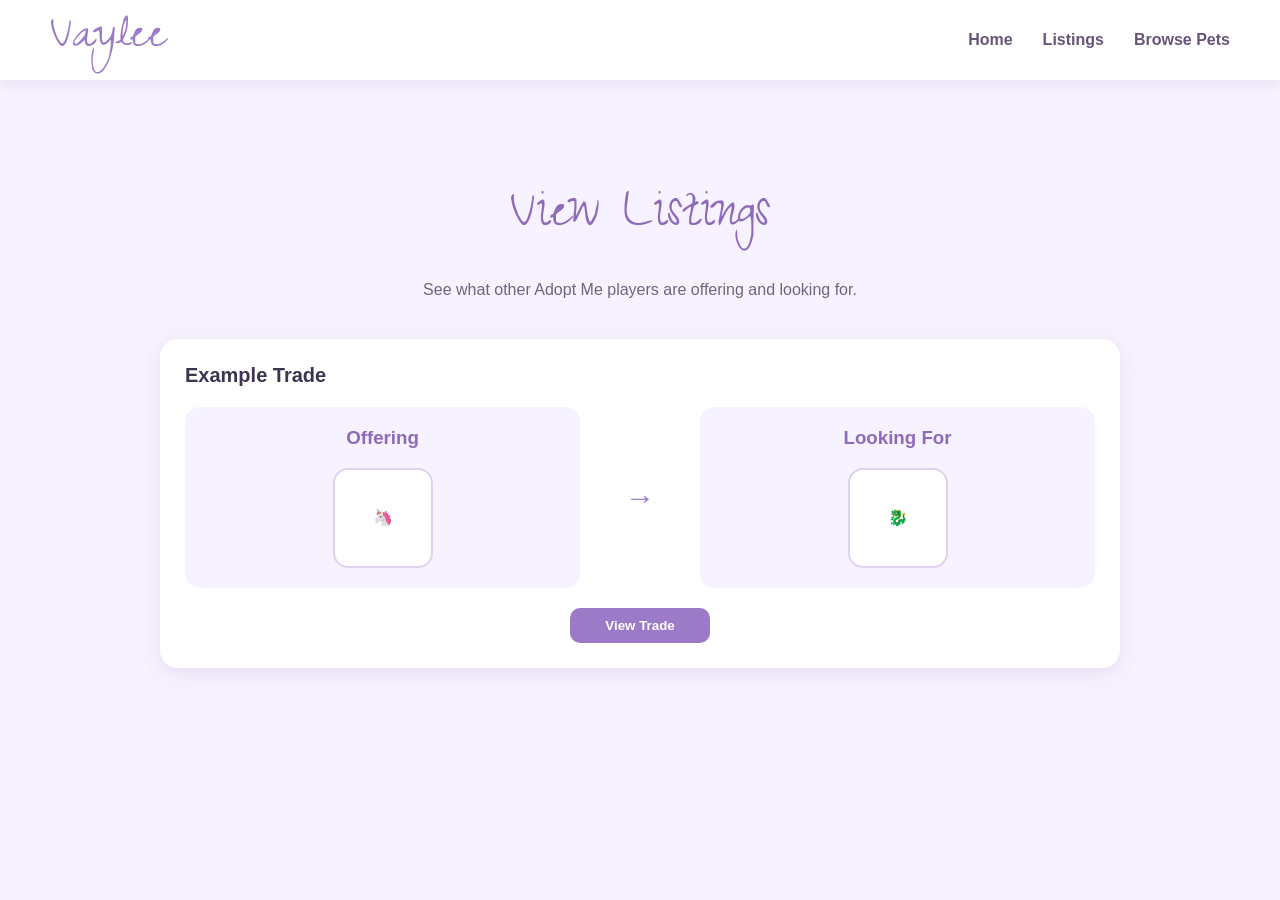
==== listings.html @ 99a93792 "Create listings.html" ====
<!DOCTYPE html>
<html lang="en">
<head>
    <meta charset="UTF-8">
    <meta name="viewport" content="width=device-width, initial-scale=1.0">

    <title>Vaylee - Listings</title>

    <link rel="preconnect" href="https://fonts.googleapis.com">
    <link rel="preconnect" href="https://fonts.gstatic.com" crossorigin>
    <link href="https://fonts.googleapis.com/css2?family=Zeyada&display=swap" rel="stylesheet">

    <style>

        * {
            box-sizing: border-box;
        }

        body {
            margin: 0;
            font-family: Arial, sans-serif;
            background: #f7f2ff;
            color: #3d3450;
        }

        header {
            background: white;
            height: 80px;
            padding: 0 50px;

            display: flex;
            align-items: center;
            justify-content: space-between;

            box-shadow: 0 2px 15px rgba(100, 70, 150, 0.12);
        }

        .logo {
            font-family: "Zeyada", cursive;
            font-size: 52px;
            color: #9b7bc7;
        }

        nav {
            display: flex;
            gap: 30px;
        }

        nav a {
            text-decoration: none;
            color: #665578;
            font-weight: 600;
        }

        nav a:hover {
            color: #9b7bc7;
        }

        .page {
            max-width: 1000px;
            margin: auto;
            padding: 50px 20px;
        }

        .page-title {
            text-align: center;
            font-family: "Zeyada", cursive;
            font-size: 60px;
            font-weight: normal;
            color: #8d6bb8;
            margin-bottom: 10px;
        }

        .subtitle {
            text-align: center;
            color: #70647d;
            margin-bottom: 40px;
        }

        /* TRADE CARD */

        .listing {
            background: white;
            border-radius: 18px;
            padding: 25px;
            margin-bottom: 25px;

            box-shadow: 0 5px 20px rgba(100, 70, 150, 0.12);
        }

        .listing-title {
            font-size: 20px;
            font-weight: bold;
            margin-bottom: 20px;
        }

        .trade {
            display: grid;
            grid-template-columns: 1fr 80px 1fr;
            align-items: center;
            gap: 20px;
        }

        .offer {
            background: #f7f2ff;
            border-radius: 15px;
            padding: 20px;
            text-align: center;
            min-height: 180px;
        }

        .offer h3 {
            margin-top: 0;
            color: #8d6bb8;
        }

        .pets {
            display: flex;
            justify-content: center;
            gap: 15px;
            flex-wrap: wrap;
        }

        /* PET */

        .pet {
            position: relative;
            width: 100px;
            height: 100px;
            background: white;
            border-radius: 15px;

            display: flex;
            align-items: center;
            justify-content: center;

            border: 2px solid #dfd1ef;
            cursor: pointer;
        }

        .pet img {
            max-width: 80px;
            max-height: 80px;
        }

        /* HOVER INFORMATION */

        .pet-info {
            display: none;

            position: absolute;
            bottom: 105%;
            left: 50%;
            transform: translateX(-50%);

            background: #4d405c;
            color: white;

            padding: 8px 12px;
            border-radius: 8px;

            width: 130px;
            z-index: 10;

            font-size: 13px;
        }

        .pet:hover .pet-info {
            display: block;
        }

        .arrow {
            text-align: center;
            font-size: 30px;
            color: #9b7bc7;
        }

        .view-button {
            display: block;
            width: 140px;
            margin: 20px auto 0;

            padding: 10px;

            border: none;
            border-radius: 10px;

            background: #9b7bc7;
            color: white;

            font-weight: bold;
            cursor: pointer;
        }

        .view-button:hover {
            background: #8564b0;
        }

        @media (max-width: 700px) {

            .trade {
                grid-template-columns: 1fr;
            }

            .arrow {
                transform: rotate(90deg);
            }

            header {
                padding: 0 20px;
            }

            nav {
                gap: 12px;
            }

        }

    </style>
</head>

<body>

<header>

    <div class="logo">
        Vaylee
    </div>

    <nav>
        <a href="index.html">Home</a>
        <a href="listings.html">Listings</a>
        <a href="pets.html">Browse Pets</a>
    </nav>

</header>


<div class="page">

    <h1 class="page-title">
        View Listings
    </h1>

    <p class="subtitle">
        See what other Adopt Me players are offering and looking for.
    </p>


    <!-- EXAMPLE LISTING -->

    <div class="listing">

        <div class="listing-title">
            Example Trade
        </div>

        <div class="trade">

            <!-- OFFER -->

            <div class="offer">

                <h3>Offering</h3>

                <div class="pets">

                    <div class="pet">

                        <!-- Temporary example image -->
                        🦄

                        <div class="pet-info">
                            Unicorn<br>
                            Ultra-Rare
                        </div>

                    </div>

                </div>

            </div>


            <!-- ARROW -->

            <div class="arrow">
                →
            </div>


            <!-- LOOKING FOR -->

            <div class="offer">

                <h3>Looking For</h3>

                <div class="pets">

                    <div class="pet">

                        <!-- Temporary example image -->
                        🐉

                        <div class="pet-info">
                            Bat Dragon<br>
                            Legendary
                        </div>

                    </div>

                </div>

            </div>

        </div>


        <button class="view-button">
            View Trade
        </button>

    </div>


</div>

</body>
</html>
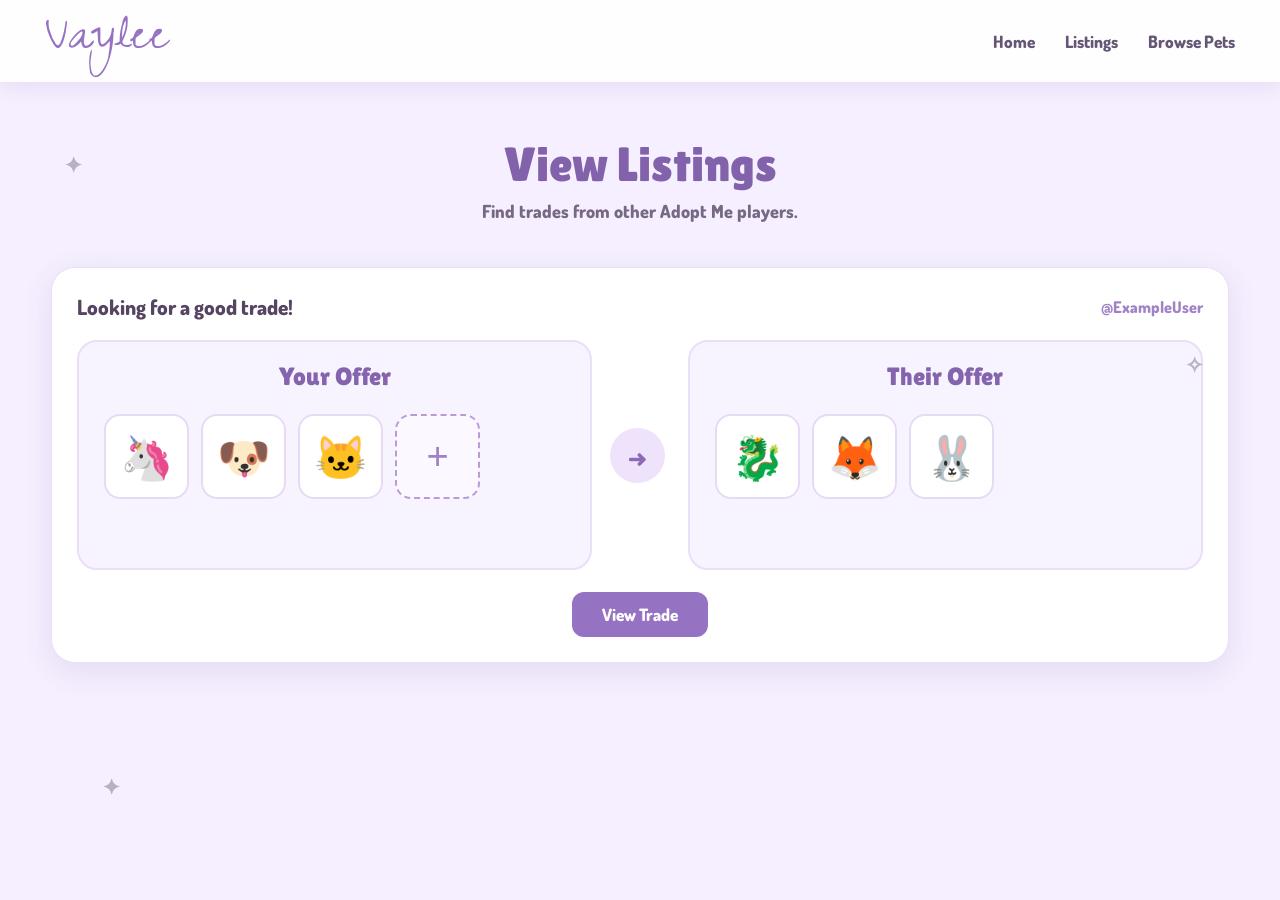
==== commit b30432e1: "Refactor listings.html with style and layout updates Updated styles and structure of listings page, " ====
--- a/listings.html
+++ b/listings.html
@@ -6,9 +6,11 @@
 
     <title>Vaylee - Listings</title>
 
+    <!-- Fonts -->
     <link rel="preconnect" href="https://fonts.googleapis.com">
     <link rel="preconnect" href="https://fonts.gstatic.com" crossorigin>
-    <link href="https://fonts.googleapis.com/css2?family=Zeyada&display=swap" rel="stylesheet">
+
+    <link href="https://fonts.googleapis.com/css2?family=Dosis:wght@800&family=Lilita+One&family=Zeyada&display=swap" rel="stylesheet">
 
     <style>
 
@@ -18,28 +20,52 @@
 
         body {
             margin: 0;
-            font-family: Arial, sans-serif;
-            background: #f7f2ff;
-            color: #3d3450;
-        }
+            background: #f5efff;
+            color: #493c59;
+
+            font-family: "Dosis", sans-serif;
+            font-weight: 800;
+        }
+
+        /* HEADER */
 
         header {
-            background: white;
-            height: 80px;
-            padding: 0 50px;
+            height: 82px;
+            background: rgba(255, 255, 255, 0.96);
+
+            padding: 0 45px;
 
             display: flex;
             align-items: center;
             justify-content: space-between;
 
-            box-shadow: 0 2px 15px rgba(100, 70, 150, 0.12);
-        }
+            box-shadow: 0 4px 20px rgba(110, 75, 160, 0.12);
+
+            position: sticky;
+            top: 0;
+            z-index: 100;
+        }
+
+        /* VAYLEE LOGO */
 
         .logo {
             font-family: "Zeyada", cursive;
-            font-size: 52px;
-            color: #9b7bc7;
-        }
+            font-size: 55px;
+            font-weight: normal;
+            color: #9672c2;
+
+            text-decoration: none;
+
+            line-height: 1;
+
+            transition: 0.2s;
+        }
+
+        .logo:hover {
+            transform: scale(1.04);
+        }
+
+        /* NAVIGATION */
 
         nav {
             display: flex;
@@ -47,171 +73,342 @@
         }
 
         nav a {
+            color: #655675;
             text-decoration: none;
-            color: #665578;
-            font-weight: 600;
+            font-size: 17px;
+
+            transition: 0.2s;
         }
 
         nav a:hover {
-            color: #9b7bc7;
-        }
+            color: #9672c2;
+        }
+
+        /* PAGE */
 
         .page {
-            max-width: 1000px;
+            width: min(1200px, 92%);
             margin: auto;
-            padding: 50px 20px;
+            padding: 55px 0 80px;
         }
 
         .page-title {
+            font-family: "Lilita One", cursive;
+            font-size: 48px;
+            font-weight: normal;
+
             text-align: center;
-            font-family: "Zeyada", cursive;
-            font-size: 60px;
-            font-weight: normal;
-            color: #8d6bb8;
-            margin-bottom: 10px;
+
+            color: #8262aa;
+
+            margin: 0;
         }
 
         .subtitle {
             text-align: center;
-            color: #70647d;
-            margin-bottom: 40px;
-        }
-
-        /* TRADE CARD */
+            font-size: 18px;
+            color: #776883;
+
+            margin: 8px 0 45px;
+        }
+
+        /* LISTING CARD */
 
         .listing {
             background: white;
-            border-radius: 18px;
+
+            border-radius: 24px;
+
             padding: 25px;
-            margin-bottom: 25px;
-
-            box-shadow: 0 5px 20px rgba(100, 70, 150, 0.12);
+
+            margin-bottom: 30px;
+
+            box-shadow:
+                0 8px 30px rgba(105, 75, 145, 0.12);
+
+            border: 1px solid #eadff7;
+        }
+
+        .listing-top {
+            display: flex;
+            justify-content: space-between;
+            align-items: center;
+
+            margin-bottom: 20px;
         }
 
         .listing-title {
-            font-size: 20px;
-            font-weight: bold;
-            margin-bottom: 20px;
-        }
+            font-size: 21px;
+            color: #554563;
+        }
+
+        .listing-user {
+            color: #a083c6;
+            font-size: 16px;
+        }
+
+        /* TRADE AREA */
 
         .trade {
             display: grid;
-            grid-template-columns: 1fr 80px 1fr;
+
+            grid-template-columns: 1fr 60px 1fr;
+
+            gap: 18px;
+
             align-items: center;
-            gap: 20px;
-        }
+        }
+
+        /* OFFER BOX */
 
         .offer {
-            background: #f7f2ff;
-            border-radius: 15px;
+            background: #f8f4ff;
+
+            border: 2px solid #eadff7;
+
+            border-radius: 20px;
+
             padding: 20px;
+
+            min-height: 230px;
+        }
+
+        .offer-title {
+            font-family: "Lilita One", cursive;
+            font-size: 25px;
+            font-weight: normal;
+
+            color: #8564ae;
+
+            margin-bottom: 18px;
+
             text-align: center;
-            min-height: 180px;
-        }
-
-        .offer h3 {
-            margin-top: 0;
-            color: #8d6bb8;
-        }
+        }
+
+        /* PET GRID */
 
         .pets {
-            display: flex;
-            justify-content: center;
-            gap: 15px;
-            flex-wrap: wrap;
+            display: grid;
+
+            grid-template-columns: repeat(5, 1fr);
+
+            gap: 12px;
+
+            max-height: 240px;
+
+            overflow-y: auto;
+
+            padding: 5px;
         }
 
         /* PET */
 
         .pet {
             position: relative;
-            width: 100px;
-            height: 100px;
+
+            min-width: 85px;
+            height: 85px;
+
             background: white;
-            border-radius: 15px;
+
+            border-radius: 16px;
+
+            border: 2px solid #e7daf4;
+
+            display: flex;
+
+            align-items: center;
+            justify-content: center;
+
+            cursor: pointer;
+
+            transition: 0.2s;
+        }
+
+        .pet:hover {
+            transform: translateY(-4px);
+
+            border-color: #b99bd7;
+
+            box-shadow: 0 5px 15px rgba(130, 95, 170, 0.18);
+        }
+
+        .pet-emoji {
+            font-size: 43px;
+        }
+
+        /* PET TOOLTIP */
+
+        .pet-info {
+            position: absolute;
+
+            bottom: calc(100% + 8px);
+
+            left: 50%;
+
+            transform: translateX(-50%);
+
+            width: 130px;
+
+            padding: 8px;
+
+            border-radius: 10px;
+
+            background: #4c4058;
+
+            color: white;
+
+            text-align: center;
+
+            font-size: 14px;
+
+            opacity: 0;
+
+            pointer-events: none;
+
+            transition: 0.15s;
+
+            z-index: 20;
+        }
+
+        .pet:hover .pet-info {
+            opacity: 1;
+        }
+
+        /* PLUS BUTTON */
+
+        .add-pet {
+            min-width: 85px;
+            height: 85px;
+
+            border-radius: 16px;
+
+            border: 2px dashed #b99bd7;
+
+            background: #fbf9ff;
+
+            color: #a083c6;
+
+            font-size: 38px;
+
+            cursor: pointer;
+
+            transition: 0.2s;
+        }
+
+        .add-pet:hover {
+            background: #f0e7fb;
+
+            transform: translateY(-3px);
+        }
+
+        /* ARROW */
+
+        .trade-arrow {
+            width: 55px;
+            height: 55px;
+
+            border-radius: 50%;
+
+            background: #eee3fa;
+
+            color: #8c6ab6;
 
             display: flex;
             align-items: center;
             justify-content: center;
 
-            border: 2px solid #dfd1ef;
+            font-size: 27px;
+        }
+
+        /* VIEW TRADE */
+
+        .view-trade {
+            display: block;
+
+            margin: 22px auto 0;
+
+            padding: 12px 30px;
+
+            border: none;
+
+            border-radius: 12px;
+
+            background: #9672c2;
+
+            color: white;
+
+            font-family: "Dosis", sans-serif;
+            font-weight: 800;
+
+            font-size: 17px;
+
             cursor: pointer;
-        }
-
-        .pet img {
-            max-width: 80px;
-            max-height: 80px;
-        }
-
-        /* HOVER INFORMATION */
-
-        .pet-info {
-            display: none;
-
-            position: absolute;
-            bottom: 105%;
-            left: 50%;
-            transform: translateX(-50%);
-
-            background: #4d405c;
-            color: white;
-
-            padding: 8px 12px;
-            border-radius: 8px;
-
-            width: 130px;
-            z-index: 10;
-
-            font-size: 13px;
-        }
-
-        .pet:hover .pet-info {
-            display: block;
-        }
-
-        .arrow {
-            text-align: center;
-            font-size: 30px;
-            color: #9b7bc7;
-        }
-
-        .view-button {
-            display: block;
-            width: 140px;
-            margin: 20px auto 0;
-
-            padding: 10px;
-
-            border: none;
-            border-radius: 10px;
-
-            background: #9b7bc7;
-            color: white;
-
-            font-weight: bold;
-            cursor: pointer;
-        }
-
-        .view-button:hover {
-            background: #8564b0;
-        }
-
-        @media (max-width: 700px) {
+
+            transition: 0.2s;
+        }
+
+        .view-trade:hover {
+            background: #805cae;
+
+            transform: translateY(-2px);
+        }
+
+        /* DECORATION */
+
+        .sparkle {
+            position: fixed;
+
+            font-size: 22px;
+
+            opacity: 0.35;
+
+            pointer-events: none;
+        }
+
+        .sparkle.one {
+            top: 150px;
+            left: 5%;
+        }
+
+        .sparkle.two {
+            top: 350px;
+            right: 6%;
+        }
+
+        .sparkle.three {
+            bottom: 100px;
+            left: 8%;
+        }
+
+        /* MOBILE */
+
+        @media (max-width: 800px) {
+
+            header {
+                padding: 0 20px;
+            }
+
+            nav {
+                gap: 12px;
+            }
+
+            nav a {
+                font-size: 14px;
+            }
 
             .trade {
                 grid-template-columns: 1fr;
             }
 
-            .arrow {
+            .trade-arrow {
+                margin: auto;
+
                 transform: rotate(90deg);
             }
 
-            header {
-                padding: 0 20px;
-            }
-
-            nav {
-                gap: 12px;
+            .pets {
+                grid-template-columns: repeat(4, 1fr);
             }
 
         }
@@ -219,111 +416,218 @@
     </style>
 </head>
 
+
 <body>
 
-<header>
-
-    <div class="logo">
-        Vaylee
-    </div>
-
-    <nav>
-        <a href="index.html">Home</a>
-        <a href="listings.html">Listings</a>
-        <a href="pets.html">Browse Pets</a>
-    </nav>
-
-</header>
-
-
-<div class="page">
-
-    <h1 class="page-title">
-        View Listings
-    </h1>
-
-    <p class="subtitle">
-        See what other Adopt Me players are offering and looking for.
-    </p>
-
-
-    <!-- EXAMPLE LISTING -->
-
-    <div class="listing">
-
-        <div class="listing-title">
-            Example Trade
+    <!-- HEADER -->
+
+    <header>
+
+        <!-- Clicking Vaylee returns home -->
+
+        <a href="index.html" class="logo">
+            Vaylee
+        </a>
+
+        <nav>
+
+            <a href="index.html">
+                Home
+            </a>
+
+            <a href="listings.html">
+                Listings
+            </a>
+
+            <a href="pets.html">
+                Browse Pets
+            </a>
+
+        </nav>
+
+    </header>
+
+
+    <!-- DECORATIVE SPARKLES -->
+
+    <div class="sparkle one">✦</div>
+    <div class="sparkle two">✧</div>
+    <div class="sparkle three">✦</div>
+
+
+    <!-- PAGE -->
+
+    <main class="page">
+
+        <h1 class="page-title">
+            View Listings
+        </h1>
+
+        <p class="subtitle">
+            Find trades from other Adopt Me players.
+        </p>
+
+
+        <!-- EXAMPLE LISTING -->
+
+        <div class="listing">
+
+            <div class="listing-top">
+
+                <div class="listing-title">
+                    Looking for a good trade!
+                </div>
+
+                <div class="listing-user">
+                    @ExampleUser
+                </div>
+
+            </div>
+
+
+            <div class="trade">
+
+
+                <!-- YOUR OFFER -->
+
+                <div class="offer">
+
+                    <div class="offer-title">
+                        Your Offer
+                    </div>
+
+                    <div class="pets">
+
+
+                        <div class="pet">
+
+                            <span class="pet-emoji">
+                                🦄
+                            </span>
+
+                            <div class="pet-info">
+                                Unicorn<br>
+                                Ultra-Rare
+                            </div>
+
+                        </div>
+
+
+                        <div class="pet">
+
+                            <span class="pet-emoji">
+                                🐶
+                            </span>
+
+                            <div class="pet-info">
+                                Dog<br>
+                                Common
+                            </div>
+
+                        </div>
+
+
+                        <div class="pet">
+
+                            <span class="pet-emoji">
+                                🐱
+                            </span>
+
+                            <div class="pet-info">
+                                Cat<br>
+                                Common
+                            </div>
+
+                        </div>
+
+
+                        <!-- ADD PET -->
+
+                        <button class="add-pet">
+                            +
+                        </button>
+
+
+                    </div>
+
+                </div>
+
+
+                <!-- ARROW -->
+
+                <div class="trade-arrow">
+                    →
+                </div>
+
+
+                <!-- THEIR OFFER -->
+
+                <div class="offer">
+
+                    <div class="offer-title">
+                        Their Offer
+                    </div>
+
+                    <div class="pets">
+
+
+                        <div class="pet">
+
+                            <span class="pet-emoji">
+                                🐉
+                            </span>
+
+                            <div class="pet-info">
+                                Bat Dragon<br>
+                                Legendary
+                            </div>
+
+                        </div>
+
+
+                        <div class="pet">
+
+                            <span class="pet-emoji">
+                                🦊
+                            </span>
+
+                            <div class="pet-info">
+                                Red Fox<br>
+                                Uncommon
+                            </div>
+
+                        </div>
+
+
+                        <div class="pet">
+
+                            <span class="pet-emoji">
+                                🐰
+                            </span>
+
+                            <div class="pet-info">
+                                Rabbit<br>
+                                Rare
+                            </div>
+
+                        </div>
+
+
+                    </div>
+
+                </div>
+
+            </div>
+
+
+            <button class="view-trade">
+                View Trade
+            </button>
+
         </div>
 
-        <div class="trade">
-
-            <!-- OFFER -->
-
-            <div class="offer">
-
-                <h3>Offering</h3>
-
-                <div class="pets">
-
-                    <div class="pet">
-
-                        <!-- Temporary example image -->
-                        🦄
-
-                        <div class="pet-info">
-                            Unicorn<br>
-                            Ultra-Rare
-                        </div>
-
-                    </div>
-
-                </div>
-
-            </div>
-
-
-            <!-- ARROW -->
-
-            <div class="arrow">
-                →
-            </div>
-
-
-            <!-- LOOKING FOR -->
-
-            <div class="offer">
-
-                <h3>Looking For</h3>
-
-                <div class="pets">
-
-                    <div class="pet">
-
-                        <!-- Temporary example image -->
-                        🐉
-
-                        <div class="pet-info">
-                            Bat Dragon<br>
-                            Legendary
-                        </div>
-
-                    </div>
-
-                </div>
-
-            </div>
-
-        </div>
-
-
-        <button class="view-button">
-            View Trade
-        </button>
-
-    </div>
-
-
-</div>
+
+    </main>
 
 </body>
 </html>
